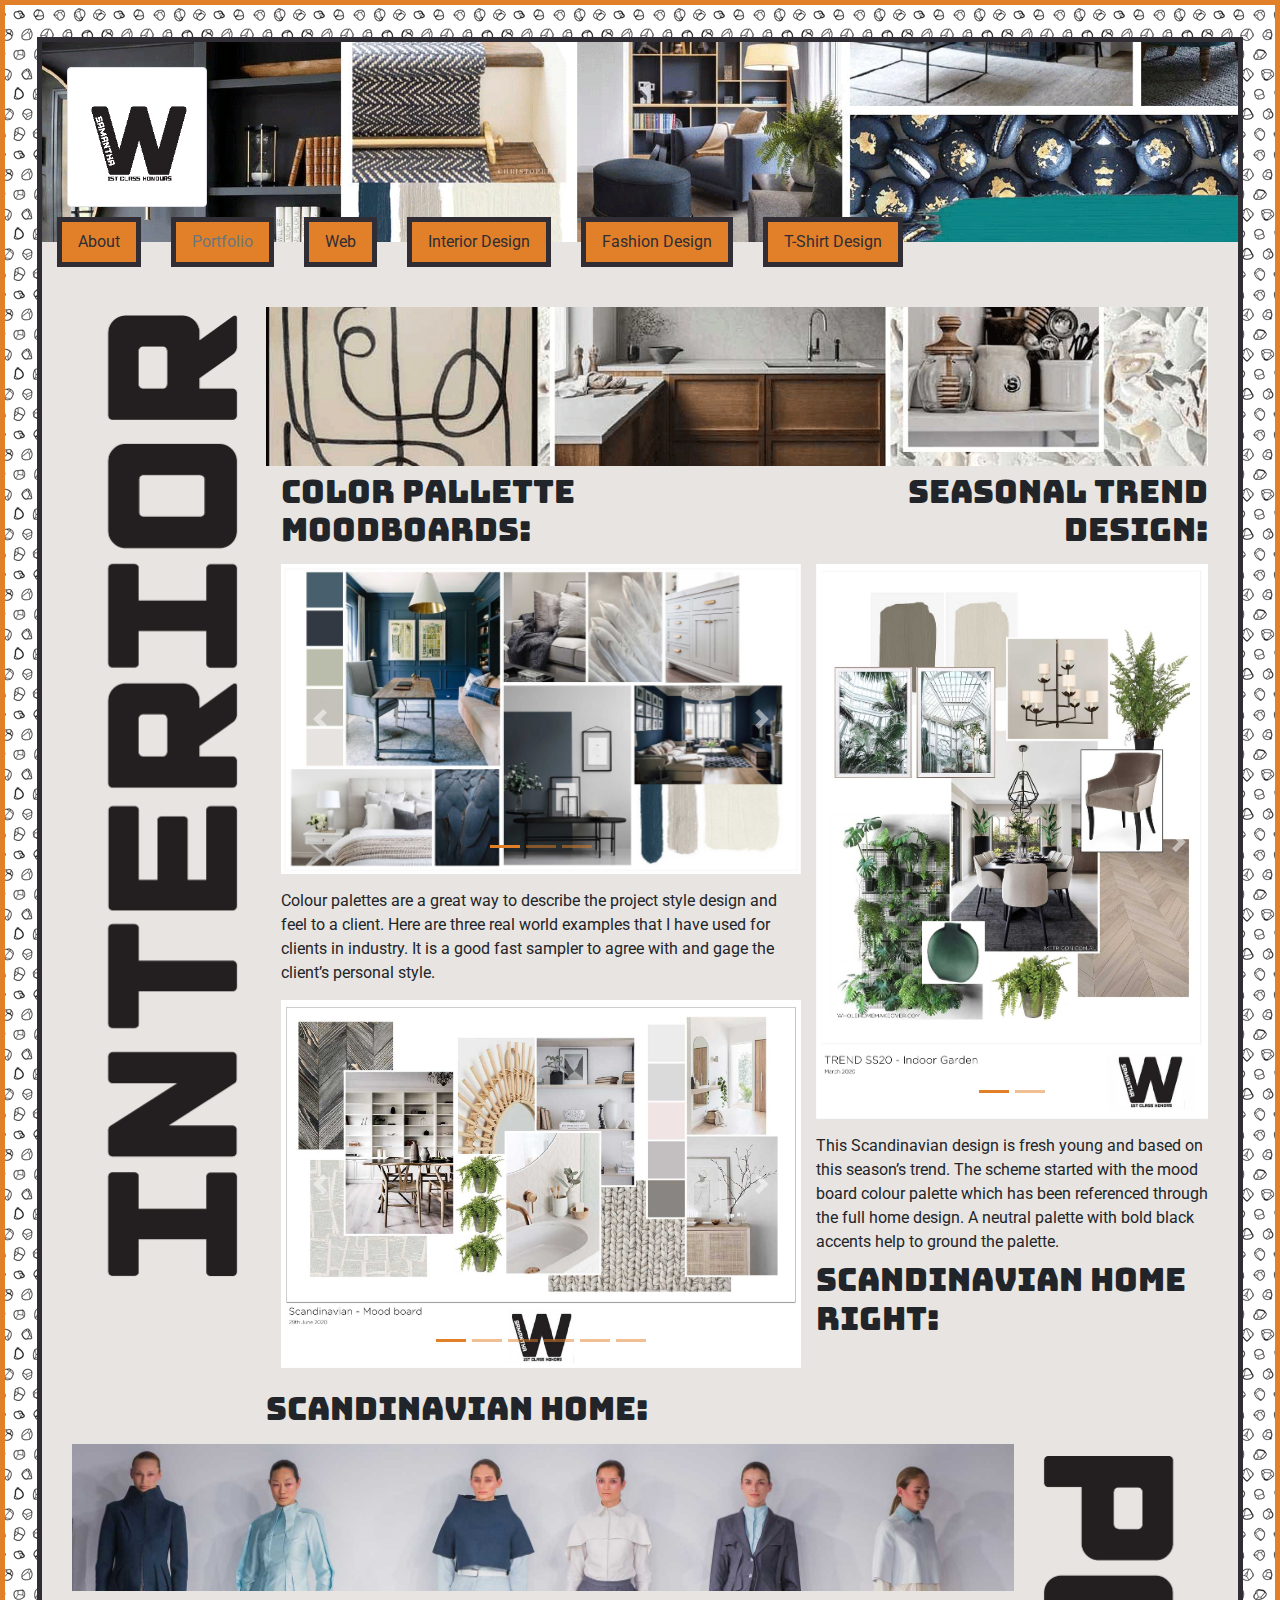
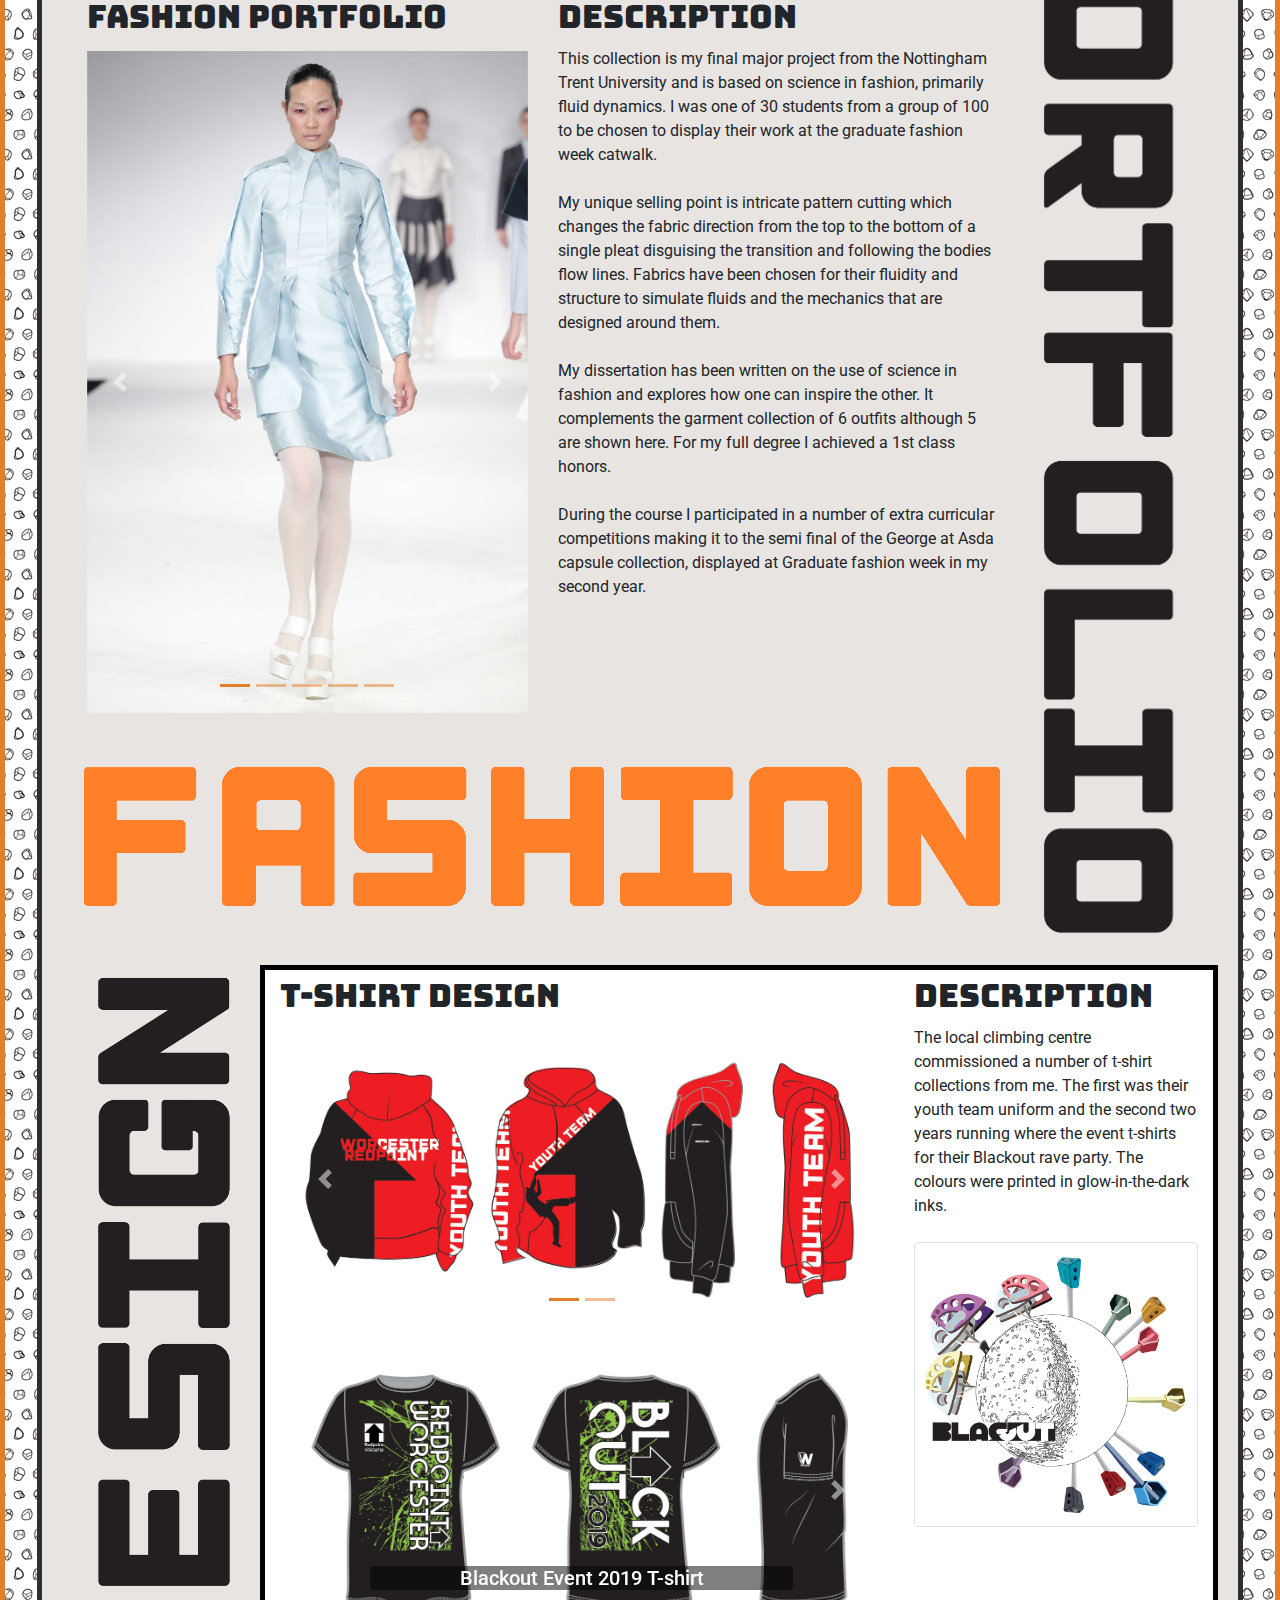
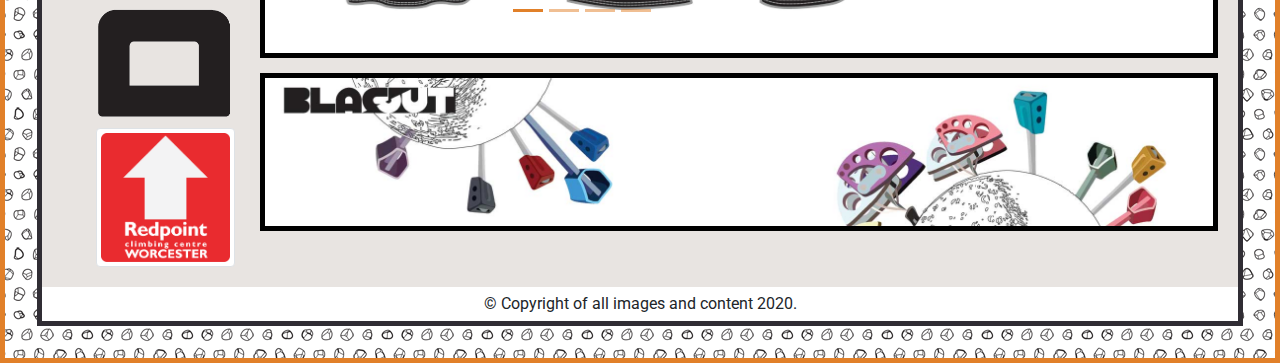
==== portfolio.html @ 96f56e2e "initial commit" ====
<!DOCTYPE html>
<html lang="en">

<head>
  <meta charset="UTF-8">
  <meta name="viewport" content="width=, initial-scale=1.0">
  <title>Sam's Portfolio</title>

  <!-- add icon link -->
	<link rel="icon" href="assets/images/icon.png" type="image/x-icon" />

  <!-- Style Sheets  -->
  <link rel="stylesheet" href="assets/reset.css" />

  <link rel="stylesheet" href="https://stackpath.bootstrapcdn.com/bootstrap/4.5.2/css/bootstrap.min.css"
    integrity="sha384-JcKb8q3iqJ61gNV9KGb8thSsNjpSL0n8PARn9HuZOnIxN0hoP+VmmDGMN5t9UJ0Z" crossorigin="anonymous" />

  <!-- Google fonts -->
  <link
    href="https://fonts.googleapis.com/css2?family=Bungee&family=Roboto:ital,wght@0,300;0,400;0,700;1,300;1,400;1,700&display=swap"
    rel="stylesheet">

  <link rel="stylesheet" href="assets/styles.css" />

  <link rel="stylesheet" href="assets/portfolio.css" />

</head>

<body>
  <div id="main-body" class="container-fluid">
    <header>
      <div id="logo-container">
        <img id="logo" class="img-thumbnail" src="assets/images/Logo.png" alt="Samantha Wakelam 1st class honours Logo">
      </div>
    </header>

    <nav>
      <ul class="main-nav nav">
        <li class="nav-item">
          <a class="nav-link" href="index.html">About</a>
        </li>
        <li class="nav-item">
          <a class="nav-link breadcrumb-item active" href="portfolio.html" aria-current="page">Portfolio</a>
        </li>
        <li class="nav-item">
          <a class="nav-link" href="web.html">Web</a>
        </li>
        <li class="nav-item">
          <a class="nav-link " href="#Interior-design">Interior Design</a>
        </li>
        <li class="nav-item">
          <a class="nav-link" href="#fashion-banner">Fashion Design</a>
        </li>
        <li id="t-shirt-design-link" class="nav-item">
          <a class="nav-link " href="#t-shirt-design">T-Shirt Design</a>
        </li>
        
      </ul>
    </nav>

    <!-- Interior design -->
    <div class="row w-padding">
      <div id="Interior-design-banner" class="col-2">
        <img id="Interior-design" alt="Interior" class="title" src="assets/images/titles/interior.png" />
      </div>

      <div class="col-md-10 col-xs-12">
        <div class="row-nested">
          <img alt="Interior banner" class="banner" src="assets/images/banners/scandDes_kitchBanner2.png" />
        </div>

        <div class="row row-nested">
          <div class="col-md-7 col-sm-12">
            <h2>Color Pallette Moodboards:</h2>
            <div id="carouselinterior1Captions" class="carousel slide" data-ride="carousel">
              <ol class="carousel-indicators">
                <li data-target="#carouselinterior1Captions" data-slide-to="0" class="active"></li>
                <li data-target="#carouselinterior1Captions" data-slide-to="1"></li>
                <li data-target="#carouselinterior1Captions" data-slide-to="2"></li>
              </ol>
              <div class="carousel-inner">
                <div class="carousel-item active">
                  <img src="assets/images/Interior/colPal_Classic.jpg" class="d-block w-100"
                    alt="classic colour pallette">
                  <!-- <div class="carousel-caption d-none d-md-block">
                        <h5>Scandinavian Design Moodboard</h5>
                      </div> -->
                </div>
                <div class="carousel-item">
                  <img src="assets/images/Interior/colPal_Neut.jpg" class="d-block w-100" alt="Neutral Colour pallette">
                  <!-- <div class="carousel-caption d-none d-md-block">
                        <h5>Scandinavian Hall design</h5>
                      </div> -->
                </div>
                <div class="carousel-item">
                  <img src="assets/images/Interior/colPal_Dark.jpg" class="d-block w-100" alt="colPal_Dark">
                  <!-- <div class="carousel-caption d-none d-md-block">
                        <h5>Scandinavian Living Room design</h5>
                      </div> -->
                </div>
                <!-- end of carousel content -->
              </div>
              <a class="carousel-control-prev" href="#carouselinterior1Captions" role="button" data-slide="prev">
                <span class="carousel-control-prev-icon" aria-hidden="true"></span>
                <span class="sr-only">Previous</span>
              </a>
              <a class="carousel-control-next" href="#carouselinterior1Captions" role="button" data-slide="next">
                <span class="carousel-control-next-icon" aria-hidden="true"></span>
                <span class="sr-only">Next</span>
              </a>
              <!-- end of carousel -->
            </div>
            <p>Colour palettes are a great way to describe the project style design and feel to a client. 
              Here are three real world examples that I have used for clients in industry. 
              It is a good fast sampler to agree with and gage the client’s personal style. 
            </p>

            <div id="carouselinteriormainCaptions" class="carousel slide" data-ride="carousel">
              <ol class="carousel-indicators">
                <li data-target="#carouselinteriormainCaptions" data-slide-to="0" class="active"></li>
                <li data-target="#carouselinteriormainCaptions" data-slide-to="1"></li>
                <li data-target="#carouselinteriormainCaptions" data-slide-to="2"></li>
                <li data-target="#carouselinteriormainCaptions" data-slide-to="3"></li>
                <li data-target="#carouselinteriormainCaptions" data-slide-to="4"></li>
                <li data-target="#carouselinteriormainCaptions" data-slide-to="5"></li>
              </ol>
              <div class="carousel-inner">
                <div class="carousel-item active">
                  <img src="assets/images/Interior/scandDes_mood.jpg" class="d-block w-100"
                    alt="Scandinavian mood board">
                  <!-- <div class="carousel-caption d-none d-md-block">
                          <h5>Scandinavian Design Moodboard</h5>
                        </div> -->
                </div>
                <div class="carousel-item">
                  <img src="assets/images/Interior/scandDes_hall.jpg" class="d-block w-100"
                    alt="Scandinavian Hall design">
                  <!-- <div class="carousel-caption d-none d-md-block">
                          <h5>Scandinavian Hall design</h5>
                        </div> -->
                </div>
                <div class="carousel-item">
                  <img src="assets/images/Interior/scandDes_liv.jpg" class="d-block w-100"
                    alt="Scandinavian Living room design">
                  <!-- <div class="carousel-caption d-none d-md-block">
                          <h5>Scandinavian Living Room design</h5>
                        </div> -->
                </div>
                <div class="carousel-item">
                  <img src="assets/images/Interior/scandDes_kitch.jpg" class="d-block w-100"
                    alt="Scandinavian Kitchen design">
                  <!-- <div class="carousel-caption d-none d-md-block">
                          <h5>Scandinavian Kitchen design</h5>
                        </div> -->
                </div>
                <div class="carousel-item">
                  <img src="assets/images/Interior/scandDes_Dine.jpg" class="d-block w-100"
                    alt="Scandinavian Dining room design">
                  <!-- <div class="carousel-caption d-none d-md-block">
                          <h5>Scandinavian Dining Room design</h5>
                        </div> -->
                </div>
                <div class="carousel-item">
                  <img src="assets/images/Interior/scandDes_bed.jpg" class="d-block w-100"
                    alt="Scandinavian Bed room design">
                  <!-- <div class="carousel-caption d-none d-md-block">
                          <h5>Scandinavian Bed Room design</h5>
                        </div> -->
                </div>
                <!-- end of carousel content -->
              </div>
              <a class="carousel-control-prev" href="#carouselinteriormainCaptions" role="button" data-slide="prev">
                <span class="carousel-control-prev-icon" aria-hidden="true"></span>
                <span class="sr-only">Previous</span>
              </a>
              <a class="carousel-control-next" href="#carouselinteriormainCaptions" role="button" data-slide="next">
                <span class="carousel-control-next-icon" aria-hidden="true"></span>
                <span class="sr-only">Next</span>
              </a>
              <!-- end of carousel -->
            </div>
            <!-- end of col-7 -->
          </div>

          <div class="col-md-5 col-sm-12 no-padding">
            <h2 class="text-right">Seasonal Trend design:</h2>
            <div id="carouselinterior2Captions" class="carousel slide" data-ride="carousel">
              <ol class="carousel-indicators">
                <li data-target="#carouselinterior2Captions" data-slide-to="0" class="active"></li>
                <li data-target="#carouselinterior2Captions" data-slide-to="1"></li>
              </ol>
              <div class="carousel-inner">
                <div class="carousel-item active">
                  <img src="assets/images/Interior/IndoorGarden.jpg" class="d-block w-100" alt="Indoor garden design">
                  <!-- <div class="carousel-caption d-none d-md-block">
                        <h5>Scandinavian Design Moodboard</h5>
                      </div> -->
                </div>
                <div class="carousel-item">
                  <img src="assets/images/Interior/RattanAndCane.jpg" class="d-block w-100"
                    alt="Rattan and cane design">
                  <!-- <div class="carousel-caption d-none d-md-block">
                        <h5>Scandinavian Hall design</h5>
                      </div> -->
                </div>
                <!-- end of carousel content -->
              </div>
              <a class="carousel-control-prev" href="#carouselinterior2Captions" role="button" data-slide="prev">
                <span class="carousel-control-prev-icon" aria-hidden="true"></span>
                <span class="sr-only">Previous</span>
              </a>
              <a class="carousel-control-next" href="#carouselinterior2Captions" role="button" data-slide="next">
                <span class="carousel-control-next-icon" aria-hidden="true"></span>
                <span class="sr-only">Next</span>
              </a>
              <!-- end of carousel -->
            </div>
            <p>This Scandinavian design is fresh young and based on this season’s trend. 
              The scheme started with the mood board colour palette which has been referenced 
              through the full home design. A neutral palette with bold black accents help to ground 
              the palette. 
            </p>
            <h2 id="scand-lg">Scandinavian home right:</h2>
            <!-- end of col-5 -->
          </div>
          <h2 id="scand-md">Scandinavian home:</h2>
          <!-- end of nested row -->
        </div>
        <!-- end of col-10 -->
      </div>


      <!-- end of row-main -->
    </div>

    <!-- Fashion Design  -->
    <div class="row w-padding margin-bottom">
      <div class="col-md-10">
        <div class="row-nested">
          <img id="fashion-banner" alt="fashion banner" class="banner" src="assets/images/banners/Outfit_All.jpg" />
        </div>
        <div class="row row-nested">
          <div class="col-md-6">
            <h2>Fashion Portfolio</h2>
            <div id="carouselFashionIndicators" class="carousel slide" data-ride="carousel">
              <ol class="carousel-indicators">
                <li data-target="#carouselFashionIndicators" data-slide-to="0" class="active"></li>
                <li data-target="#carouselFashionIndicators" data-slide-to="1"></li>
                <li data-target="#carouselFashionIndicators" data-slide-to="2"></li>
                <li data-target="#carouselFashionIndicators" data-slide-to="3"></li>
                <li data-target="#carouselFashionIndicators" data-slide-to="4"></li>
              </ol>
              <div class="carousel-inner">
                <div class="carousel-item active">
                  <img src="assets/images/fashion/Outfit_Dress.jpg" class="d-block w-100" alt="Dress outfit 1">
                </div>
                <div class="carousel-item">
                  <img src="assets/images/fashion/Outfit_Skirt.jpg" class="d-block w-100" alt="Skirt outfit 2">
                </div>
                <div class="carousel-item">
                  <img src="assets/images/fashion/Outfit_Coat.jpg" class="d-block w-100" alt="Coat outfit 3">
                </div>
                <div class="carousel-item">
                  <img src="assets/images/fashion/Outfit_White.jpg" class="d-block w-100" alt="white outfit 4">
                </div>
                <div class="carousel-item">
                  <img src="assets/images/fashion/Outfirt_Jacket.jpg" class="d-block w-100" alt="Jacket outfit 4">
                </div>
                <!-- end of carousel content-->
              </div>
              <a class="carousel-control-prev" href="#carouselFashionIndicators" role="button" data-slide="prev">
                <span class="carousel-control-prev-icon" aria-hidden="true"></span>
                <span class="sr-only">Previous</span>
              </a>
              <a class="carousel-control-next" href="#carouselFashionIndicators" role="button" data-slide="next">
                <span class="carousel-control-next-icon" aria-hidden="true"></span>
                <span class="sr-only">Next</span>
              </a>
              <!-- End of carousel -->
            </div>
            <!-- End of col-6 -->
          </div>
          <div class="col-lg-6 col-md-12">
            <h2>Description</h2>
            <p>This collection is my final major project from the Nottingham Trent University 
              and is based on science in fashion, primarily fluid dynamics. 
              I was one of 30 students from a group of 100 to be chosen to display their
               work at the graduate fashion week catwalk. 
            </p>
            <br />
            <p>My unique selling point is intricate pattern cutting which changes 
              the fabric direction from the top to the bottom of a single pleat disguising 
              the transition and following the bodies flow lines. Fabrics have been chosen for their 
              fluidity and structure to simulate fluids and the mechanics that are designed around them. 
            </p>
            <br />
            <p>My dissertation has been written on the use of science in fashion and explores how one 
              can inspire the other. It complements the garment collection of 6 outfits although 5 are shown 
              here. For my full degree I achieved a 1st class honors. 
            </p>
            <br />
            <p>During the course I participated in a number of extra curricular competitions 
              making it to the semi final of the George at Asda capsule collection, displayed at 
              Graduate fashion week in my second year. 
            </p>
          </div>
          <!-- End of nested row -->
        </div>
        <div class="row-nested">
          <img alt="Fashion" class="title" src="assets/images/titles/fashion-orange.png"
            style="transform: translateY(-15px);" />
        </div>
        <!-- End of col-10 -->
      </div>

      <div id="portfolio-banner" class="col-2">
        <img  alt="Portfolio" class="title" src="assets/images/titles/portfolio.png" />
      </div>
      <!-- end of row-main -->
    </div>

    <!-- T-shirt design -->
    <div class="row no-padding">
      <div id="design-banner" class="col-2">
        <img  alt="Design" class="title" src="assets/images/titles/design.png" />
        <img id="redpoint-worcester" alt="Redpoint worcester" class="symbol img-thumbnail float-right"
          src="assets/images/Symbols/redPoint.png" />
      </div>

      <div class="col-md-10 w-padding">

        <div class="row row-nested">
          <div class="col-md-12 col-lg-8 white-background black-border border-right-0">
            <h2 id="t-shirt-design">T-shirt Design</h2>

            <div id="carouselPR1Indicators" class="carousel slide" data-ride="carousel">
              <ol class="carousel-indicators">
                <li data-target="#carouselPR1Indicators" data-slide-to="0" class="active"></li>
                <li data-target="#carouselPR1Indicators" data-slide-to="1"></li>
              </ol>
              <div class="carousel-inner">
                <div class="carousel-item active">
                  <img src="assets/images/fashion/yTeam_Jump.jpg" class="d-block w-100" alt="youth team jumper">
                </div>
                <div class="carousel-item">
                  <img src="assets/images/fashion/yTeam_tShirt.jpg" class="d-block w-100" alt="youth team t-shirt">
                </div>
                <!-- End of carousel content -->
              </div>
              <a class="carousel-control-prev" href="#carouselPR1Indicators" role="button" data-slide="prev">
                <span class="carousel-control-prev-icon" aria-hidden="true"></span>
                <span class="sr-only">Previous</span>
              </a>
              <a class="carousel-control-next" href="#carouselPR1Indicators" role="button" data-slide="next">
                <span class="carousel-control-next-icon" aria-hidden="true"></span>
                <span class="sr-only">Next</span>
              </a>
              <!-- end of carousel RP1 -->
            </div>

            <div id="carouselRP2Indicators" class="carousel slide" data-ride="carousel">
              <ol class="carousel-indicators">
                <li data-target="#carouselRP2Indicators" data-slide-to="0" class="active"></li>
                <li data-target="#carouselRP2Indicators" data-slide-to="1"></li>
                <li data-target="#carouselRP2Indicators" data-slide-to="2"></li>
                <li data-target="#carouselRP2Indicators" data-slide-to="3"></li>
              </ol>
              <div class="carousel-inner">
                <div class="carousel-item active">
                  <img src="assets/images/fashion/bOut_2019T.jpg" class="d-block w-100" alt="Blackout t-shirt 2019">
                  <div class="carousel-caption d-none d-md-block">
                    <h5>Blackout Event 2019 T-shirt</h5>
                  </div>
                </div>
                <div class="carousel-item">
                  <img src="assets/images/fashion/bOut_2018T.jpg" class="d-block w-100" alt="Blackout t-shirt 2018">
                  <div class="carousel-caption d-none d-md-block">
                    <h5>Blackout Event 2018 T-shirt</h5>
                  </div>
                </div>
                <div class="carousel-item">
                  <img src="assets/images/fashion/bOut_staffT.jpg" class="d-block w-100" alt="Blackout t-shirt Staff">
                  <div class="carousel-caption d-none d-md-block">
                    <h5>Blackout Event 2018 Staff T-shirt</h5>
                  </div>
                </div>
                <div class="carousel-item">
                  <img src="assets/images/fashion/bOut_conceptT.jpg" class="d-block w-100"
                    alt="Blackout t-shirt concept">
                  <div class="carousel-caption d-none d-md-block">
                    <h5>Blackout Event concept T-shirt</h5>
                  </div>
                </div>
                <!-- End of carousel content -->
              </div>
              <a class="carousel-control-prev" href="#carouselRP2Indicators" role="button" data-slide="prev">
                <span class="carousel-control-prev-icon" aria-hidden="true"></span>
                <span class="sr-only">Previous</span>
              </a>
              <a class="carousel-control-next" href="#carouselRP2Indicators" role="button" data-slide="next">
                <span class="carousel-control-next-icon" aria-hidden="true"></span>
                <span class="sr-only">Next</span>
              </a>
              <!-- end of carousel RP2 -->
            </div>

            <!-- End of col-8 -->
          </div>

          <div class="col-lg-4 col-md-12 white-background black-border border-left-0">
            <h2 id="redpoint-t-description">Description</h2>
            <div class="paragraph">
              <p>The local climbing centre commissioned a number of t-shirt collections from me. 
                The first was their youth team uniform and the second two years running where the event 
                t-shirts for their Blackout rave party. 
                The colours were printed in glow-in-the-dark inks. 
              </p>
              <br/>
            </div>
            <img id="climbing-concept-art" alt="Blackout concept art" class="width-100 img-thumbnail"
              src="assets/images/fashion/bOut_conceptArt_squ.jpg" />
          </div>

          <!-- end of nested row -->
        </div>
        <div id="climbing-banner" class="row-nested white-background black-border margin-top">
          <img alt="climbing banner" class="banner "
            src="assets/images/banners/bOut_conceptArt_banner.jpg" />
        </div>
        <!-- end col-10 -->
      </div>
      <!-- End of row main -->
    </div>

    <footer class="row text-center">
       <p class="col-md-12 text-center"> © Copyright of all images and content 2020.</p>
    </footer>
    <!-- end of div main body  -->
  </div>

  <script type="text/javascript" src="https://cdnjs.cloudflare.com/ajax/libs/jquery/3.2.1/jquery.min.js">
  </script>

  <!-- Bootstrap CDN -->
  <script src="https://maxcdn.bootstrapcdn.com/bootstrap/4.0.0/js/bootstrap.min.js"></script>

</body>

</html>
---- assets/styles.css ----
* {
    box-sizing: border-box;
}

/* Body Styling  */

html {
    border: 5px solid rgb(225,128,41);
    min-height: 100vh;
    max-width: 100vw;
    
}

body {
    background-image: url(images/rocksDiagonalw100.png);
    background-repeat: repeat;
}

img#logo {
  max-height: 140px;
  margin: 25px;
}

div#main-body {
    width: 95%;
    min-height: 95vh;
    margin: 2.5%;
    border: 5px solid rgb(48,45,52);
    background-color: rgb(232,228,225);

}

h1, h2 {
    font-family: 'Bungee', cursive;
}

h2 {
  margin: 7px 0 10.6px 0;
}

p, li {
    font-family: 'Roboto', sans-serif;
    margin: 0;
}

div.paragraph-details{
  background-color: white;
  border-radius: 2px;
  padding: 5px;
  margin: 10px 0;
  min-height: 80px;
}

.text-vertical-left{
    writing-mode:vertical-rl;
    text-orientation: sideways; 
    transform: rotate(-180deg);
    padding: 0 0 10px 0 ;       
}

.text-vertical-right{
  writing-mode:vertical-rl;
  text-orientation: sideways; 
  margin: 14px 0 10.6px 0;
       
}

.title, img.width-100, .banner {
  width: 100%;
}

img.title-align {
  margin: 56px 0 15px 0;
}

/* img.banner {
  border: 5px solid black;
} */


/* Header */

div#logo {
    
    border: 5px solid rgb(48,45,52);
    position: relative;
}

div#logo.img-thumbnail div#logo>img {
    
    height: 80%;
    margin: 10px;
}

/* nav */

ul.main-nav {
    transform: translateY(-50%);
}

a.nav-link {
    border: 5px solid rgb(48,45,52);
    background-color: rgb(225,128,41);
    color: rgb(48,45,52);
    margin: 5px 15px;
    z-index: 1;
    /* display: inline-block; */
}

ul#university-list>li>a.nav-link {
  display: inline-block;
}

a.nav-link-symbol {
  border: 1px solid black;
  background-color: white;
  margin: 2px;
  padding: 3px;
  z-index: 0;
}

.nav-pills .nav-link.active {
  background-color: rgb(225,128,41);
}

a.nav-link:hover {
  background-color:rgb(232,228,225);
  
}

/* construction aids */

.container-fluid {
    padding: 0;
}

div.row, footer.row {
    /* border: 1px solid blue; */
    min-width: 100px;
    min-height: 100px;
    max-width: 100%;
    margin: 5px 0;
    padding: 5px;
}

div.row-nested {
  margin: 0;
  padding: 0px;
  /* border: 5px solid black; */
}

div.col, div.col-1, div.col-2, div.col-3, div.col-4, div.col-5, div.col-6, div.col-7, div.col-8, div.col-9, div.col-10 {
    /* border: 1px solid red; */
    min-width: 100px;
    min-height: 100%;
    max-width: 100%;

}

div.col-1, div.col-2, div.col-10 {
  padding: 0;
}

.white-background {
  background-color: white;
}

.black-border, img.black-border {
  border: 5px solid black;
}

.no-padding {
  padding: 0;
}

div.w-padding {
  padding: 0 15px;
}

div.margin-bottom {
  margin-bottom: 15px;
}

div.margin-top {
  margin-top: 15px;
}


/* footer */

footer.row {
  background-color: white;
  margin: 15px 0 0 0;
  min-height: unset;
  max-height: 50px;
}

/* Extra small devices (portrait phones, less than 576px) */
@media screen and (max-width: 575.98px) {
 
  ul.main-nav {
    transform: translateY(00%);
  }
  .nav {
    display: unset;
  }

  img.title-align {
    margin: 0px 0 15px 0;
  }

}

/* Small devices (landscape phones, 576px and up) */
@media screen and (min-width: 576px) and (max-width: 767.98px) { 
  
  l.main-nav {
    transform: translateY(00%);
  }
  .nav {
    display: unset;
  }
}

/* Medium devices (tablets, 768px and up) */
@media screen and (min-width: 768px) and (max-width: 991.98px) {


}


/* Large devices (desktops, 992px and up) */
@media screen and (min-width: 992px) and (max-width: 1199.98px) { 
  
}

/* Extra large devices (large desktops, 1200px and up) */
@media screen and (min-width: 1200px) {
  
}
---- assets/portfolio.css ----
div#logo-container {
    background-image: url(images/banners/colPal_DarkBanner.png);
    min-width: 100%;
    height: 200px;
    background-size: cover;
    background-repeat: no-repeat;
}

img#redpoint-worcester {
    width: 70%;
    margin-right: 10px;
}

.carousel {
    margin: 15px 0;
}

carousel-caption {
    color: black;
}

h5 {
    color: rgba(255, 255, 255, 1);
    background-color: rgba(0, 0, 0, 0.5);
    border-radius: 2px;
   
}

ol.carousel-indicators>li {
    background-color:  rgb(225,128,41);
}

.bottom-align {
    position: absolute;
    bottom: 0px;
}

/* Extra small devices (portrait phones, less than 576px) */
@media screen and (max-width: 575.98px) {
    
    h2#scand-lg, #portfolio-banner, #design-banner, #climbing-banner, #Interior-design-banner {
        display: none;
    }

    .white-background {
        background-color: unset;
      }
      
      .black-border, img.black-border {
        border: unset;
      }

}

/* Small devices (landscape phones, 576px and up) */
@media screen and (min-width: 576px) and (max-width: 767.98px) { 
   
    h2#scand-lg, #portfolio-banner, #Interior-design-banner, #design-banner, #climbing-concept-art {
        display: none;
    }

    .white-background {
        background-color: unset;
      }
      
      .black-border, img.black-border {
        border: unset;
      }

}

/* Medium devices (tablets, 768px and up) */
@media screen and (min-width: 768px) and (max-width: 991.98px) {

    h2#scand-lg, #climbing-concept-art, #t-shirt-design-link, #portfolio-banner {
        display: none;
    }

    .white-background {
        background-color: unset;
      }
      
      .black-border, img.black-border {
        border: unset;
      }

}


/* Large devices (desktops, 992px and up) */
@media screen and (min-width: 992px) and (max-width: 1199.98px) { 
    
    h2#scand-md, #redpoint-t-description {
        display: none;
    }
}

/* Extra large devices (large desktops, 1200px and up) */
@media screen and (min-width: 1200px) {
    
 }
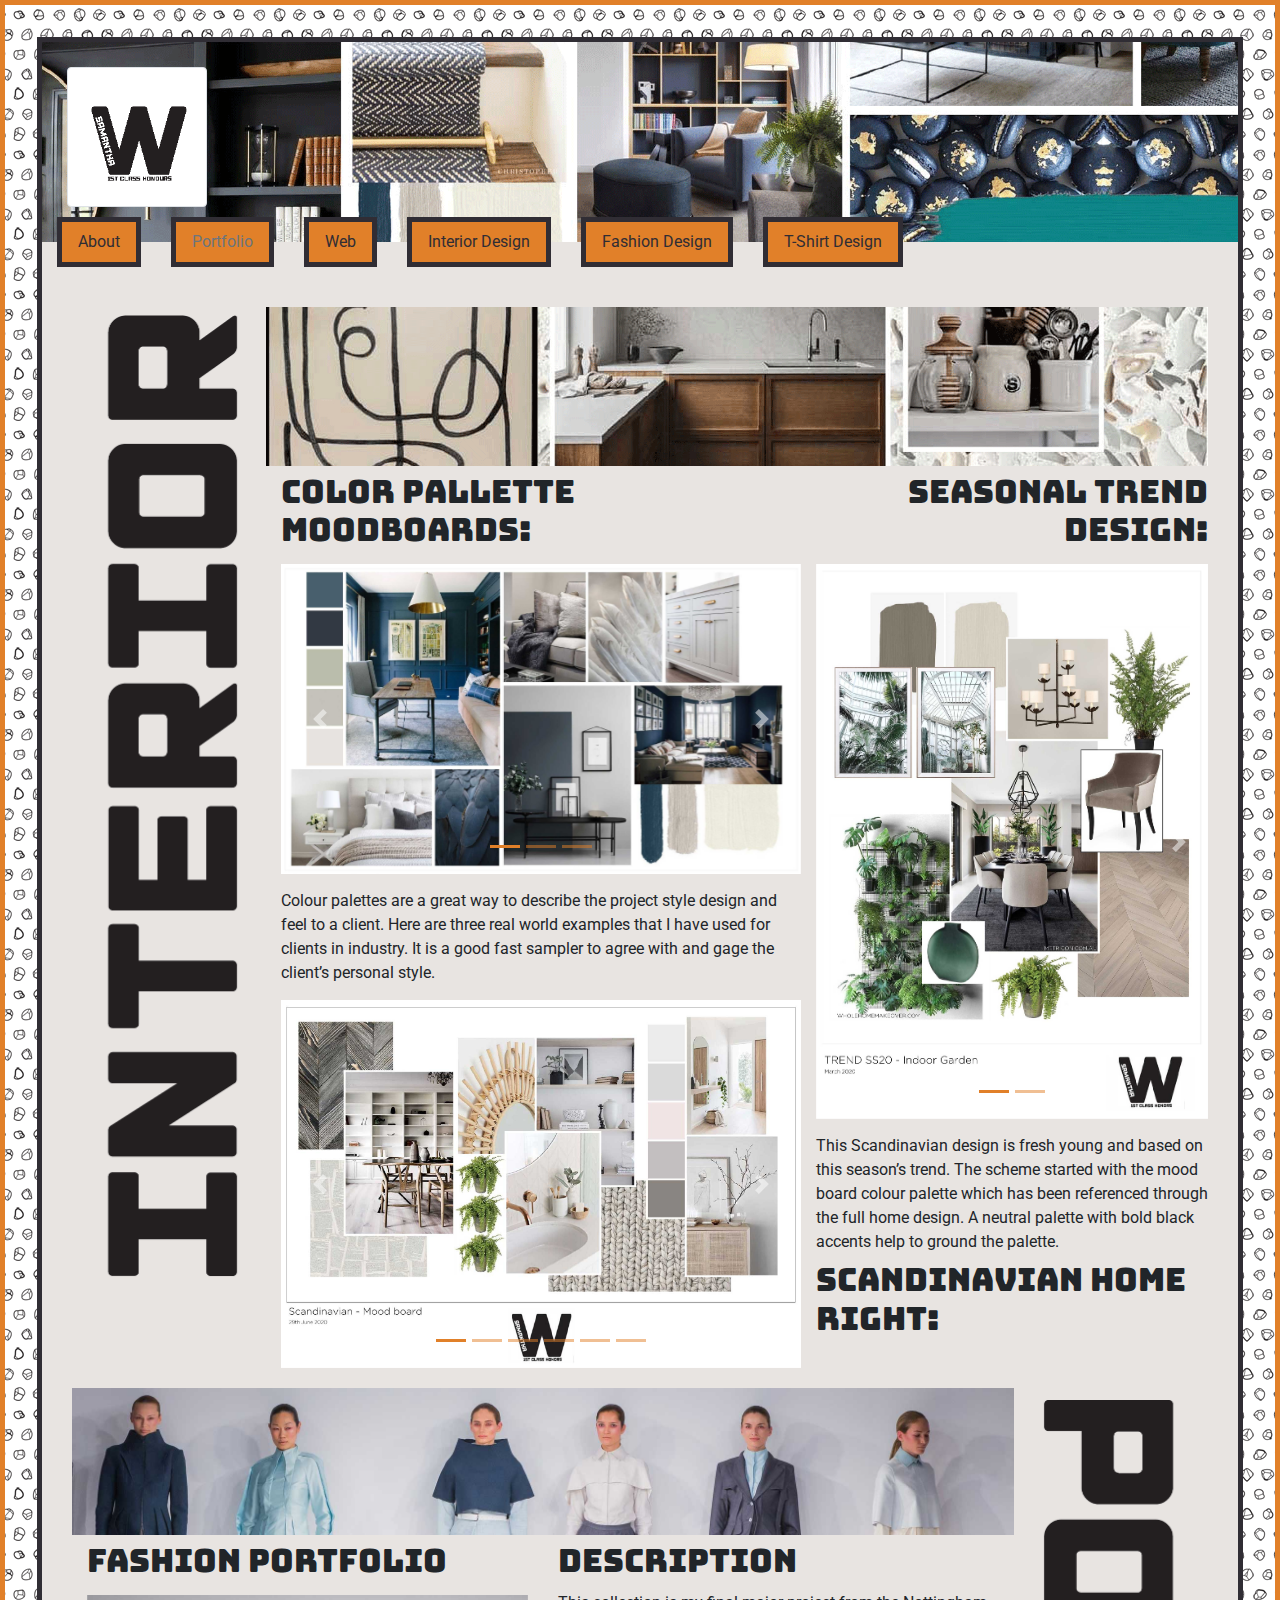
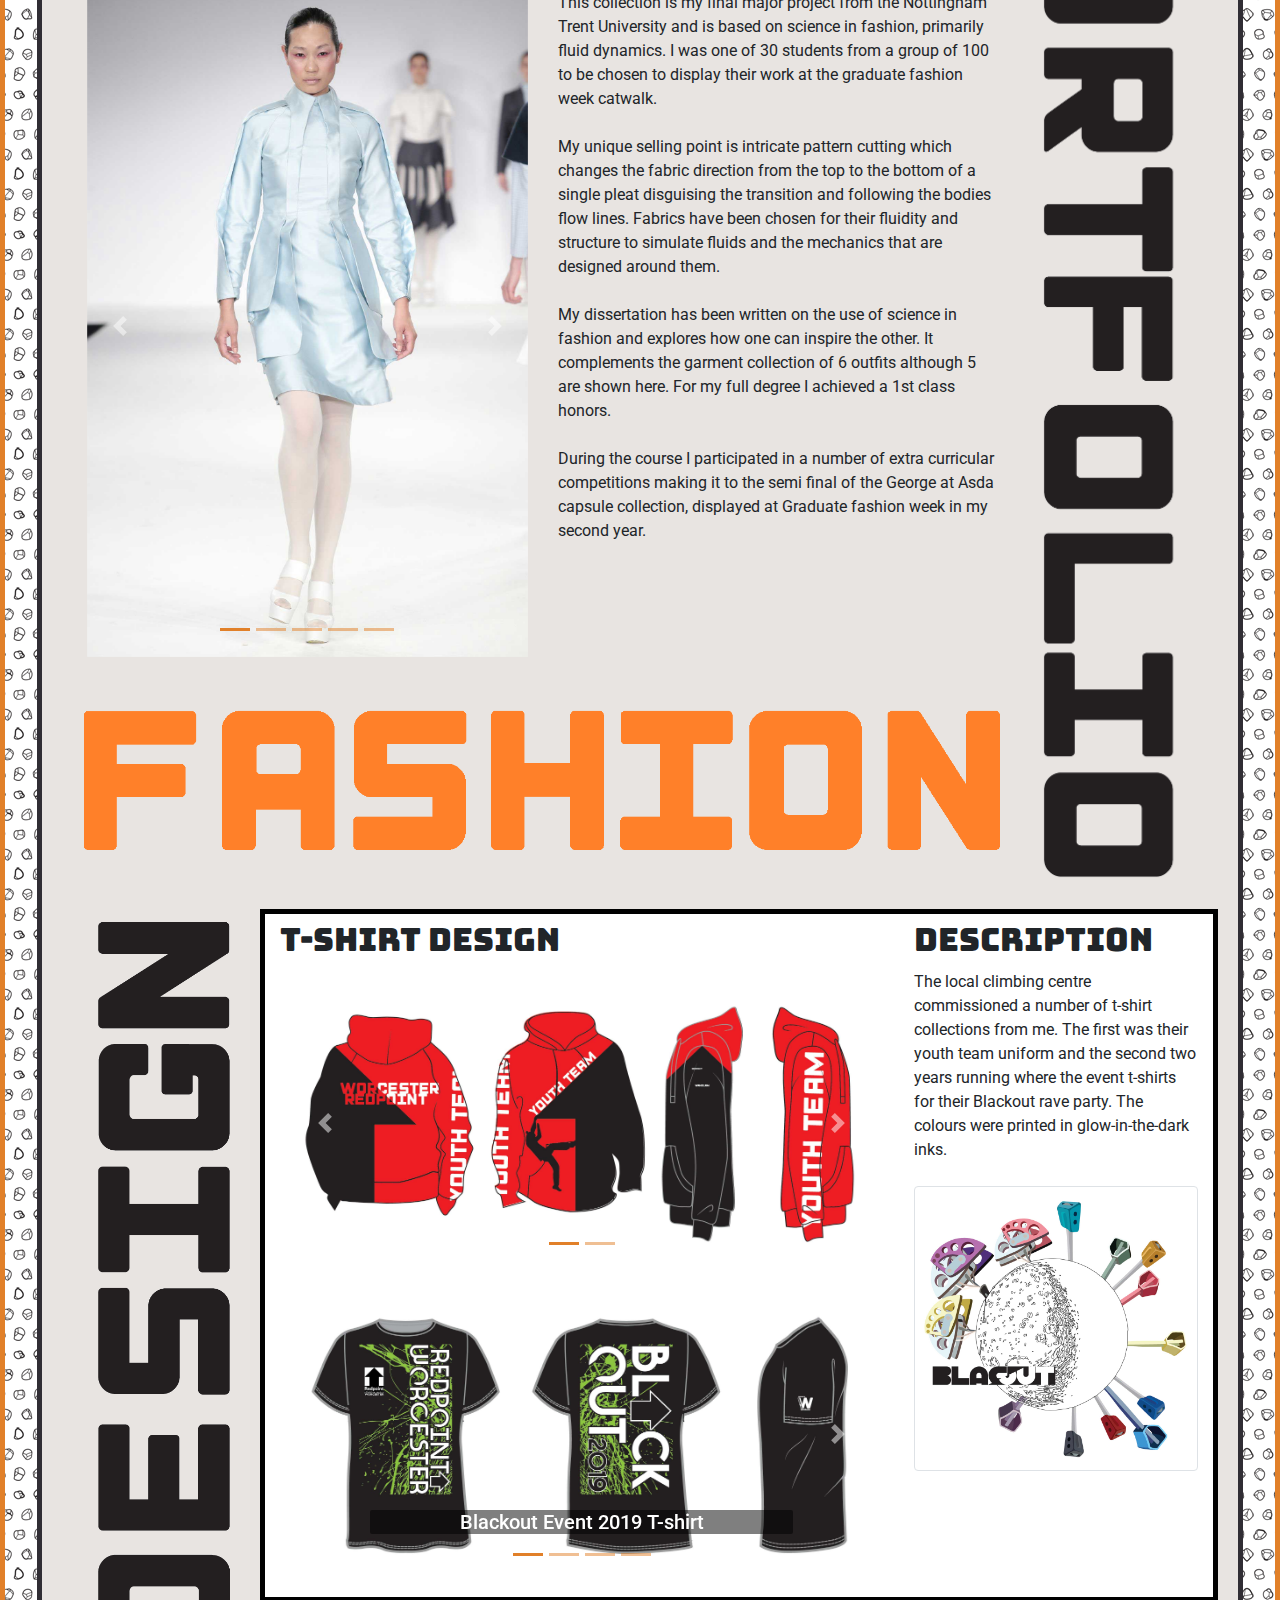
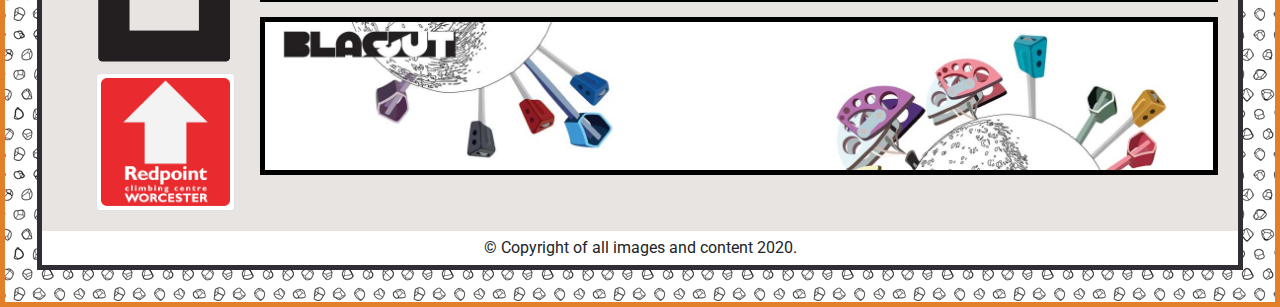
==== commit 0993b89a: "adding media queries to web and other adjustments" ====
--- a/portfolio.html
+++ b/portfolio.html
@@ -235,7 +235,7 @@
 
     <!-- Fashion Design  -->
     <div class="row w-padding margin-bottom">
-      <div class="col-md-10">
+      <div class="col-lg-10 col-md-12">
         <div class="row-nested">
           <img id="fashion-banner" alt="fashion banner" class="banner" src="assets/images/banners/Outfit_All.jpg" />
         </div>
--- a/assets/styles.css
+++ b/assets/styles.css
@@ -41,6 +41,10 @@
 p, li {
     font-family: 'Roboto', sans-serif;
     margin: 0;
+}
+
+ol.carousel-indicators>li {
+  background-color:  rgb(225,128,41);
 }
 
 div.paragraph-details{
@@ -214,7 +218,7 @@
 /* Small devices (landscape phones, 576px and up) */
 @media screen and (min-width: 576px) and (max-width: 767.98px) { 
   
-  l.main-nav {
+  ul.main-nav {
     transform: translateY(00%);
   }
   .nav {
--- a/assets/portfolio.css
+++ b/assets/portfolio.css
@@ -24,10 +24,6 @@
     background-color: rgba(0, 0, 0, 0.5);
     border-radius: 2px;
    
-}
-
-ol.carousel-indicators>li {
-    background-color:  rgb(225,128,41);
 }
 
 .bottom-align {
@@ -97,5 +93,7 @@
 
 /* Extra large devices (large desktops, 1200px and up) */
 @media screen and (min-width: 1200px) {
-    
+    h2#scand-md {
+        display: none;
+    }
  }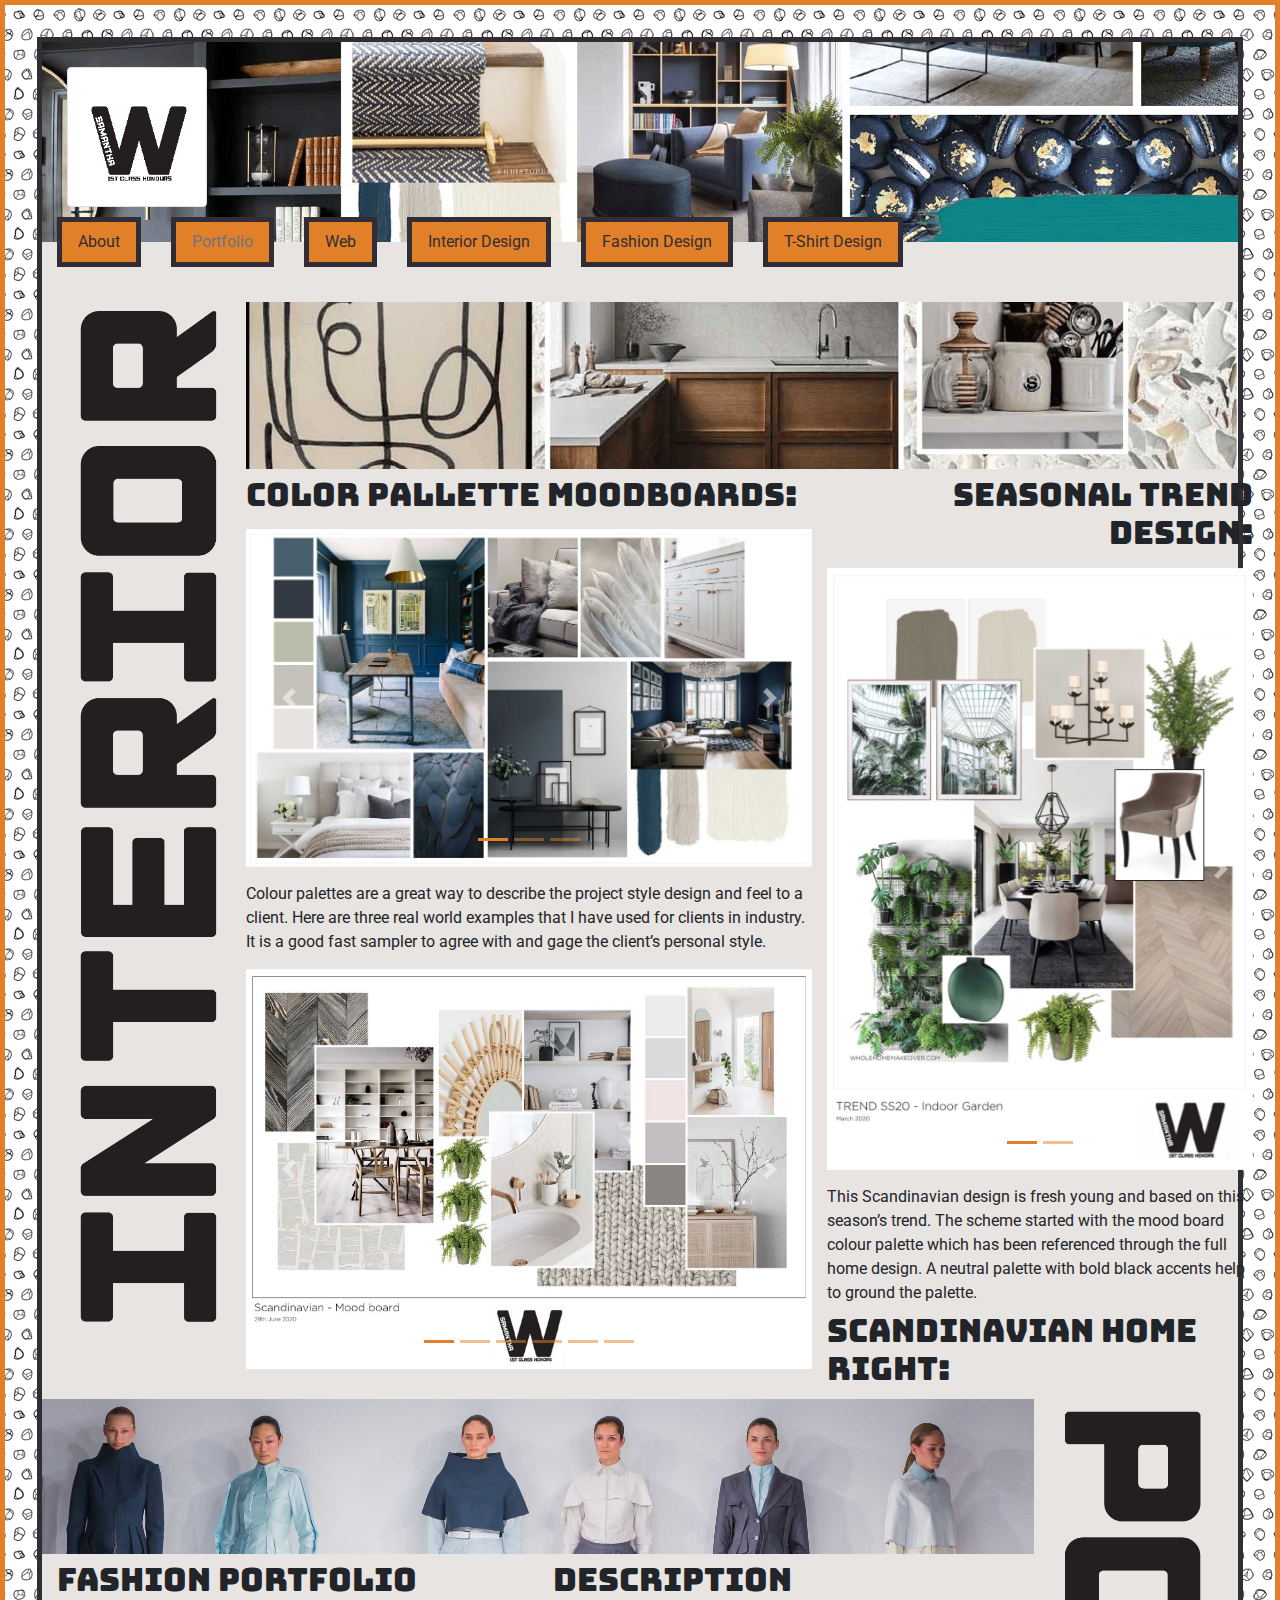
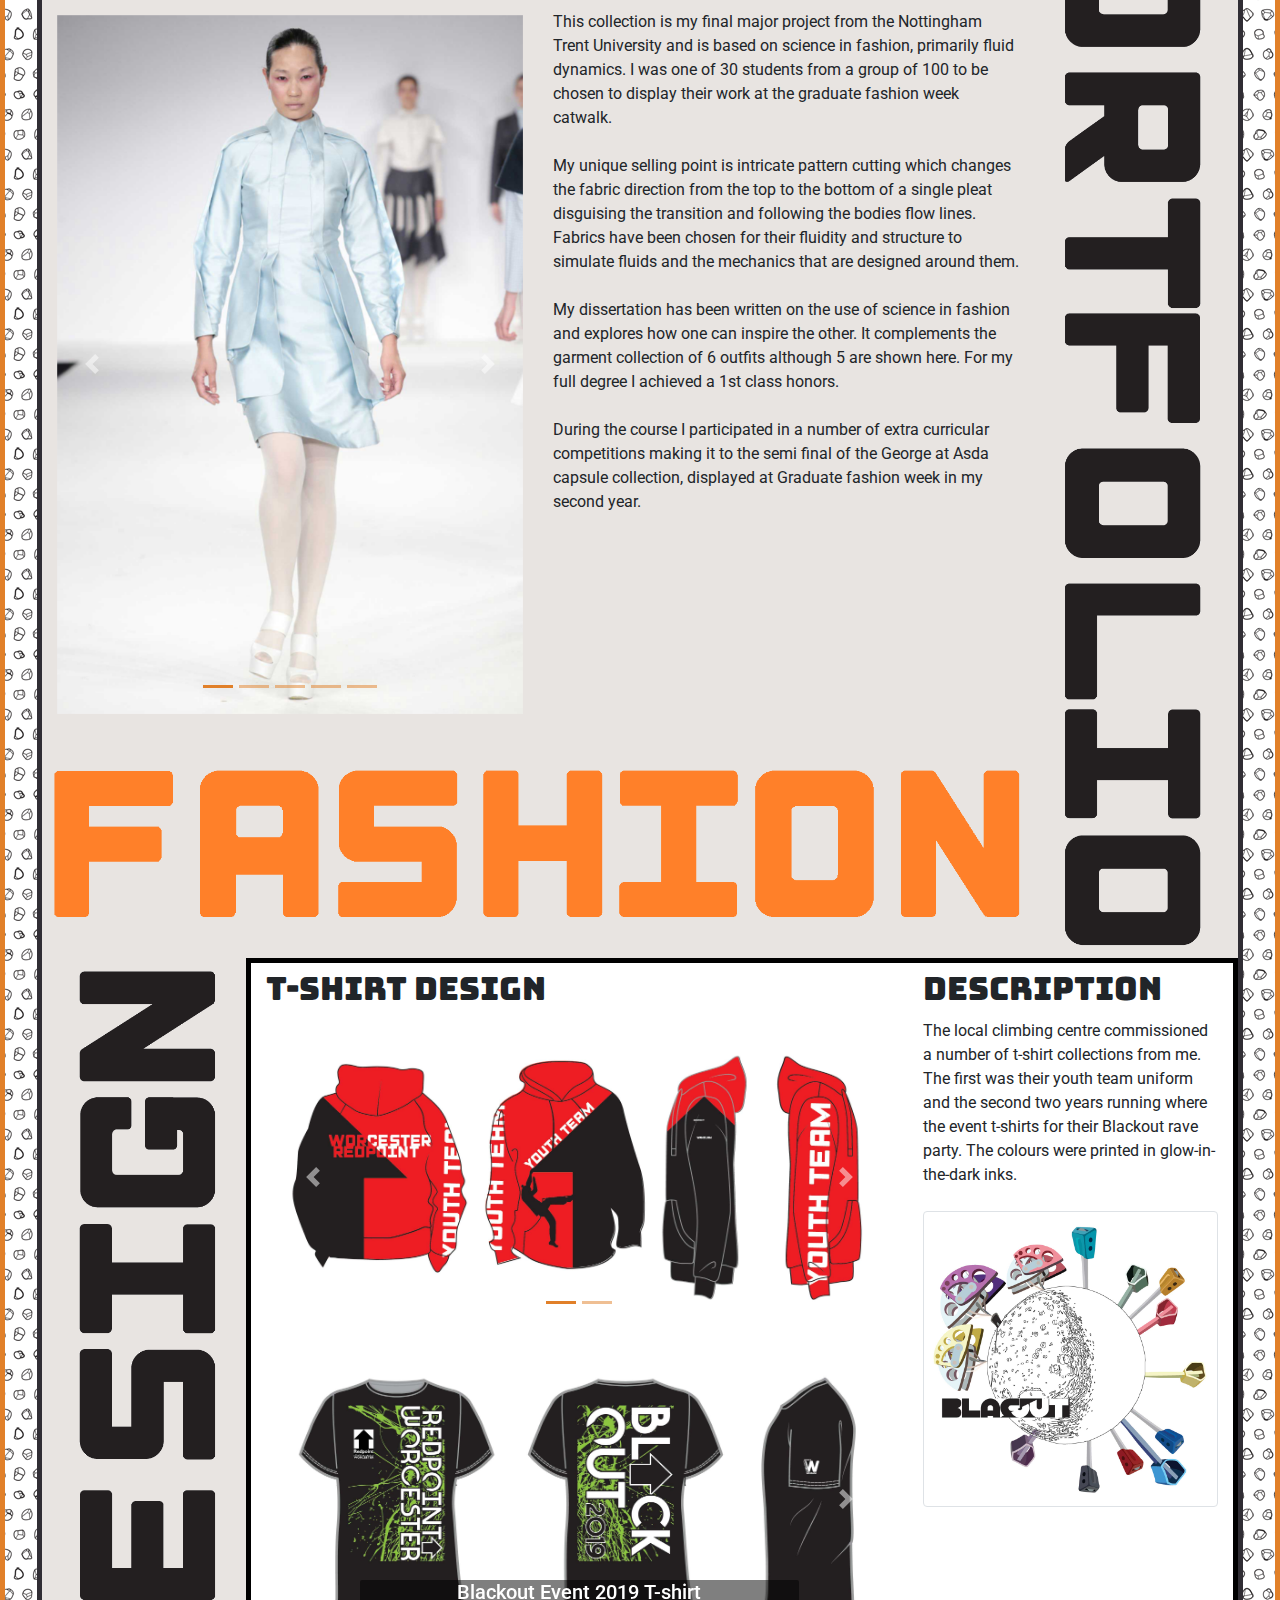
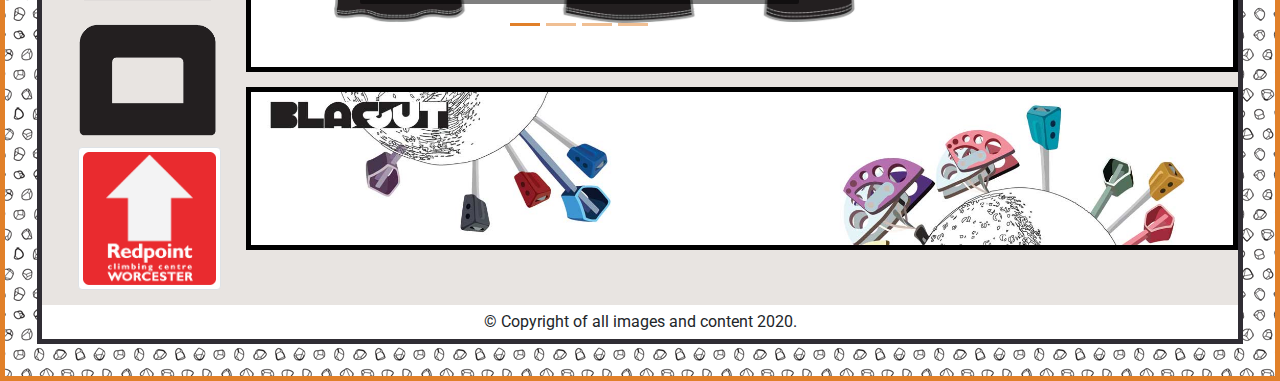
==== commit f9e860ad: "clearing out code" ====
--- a/portfolio.html
+++ b/portfolio.html
@@ -59,7 +59,7 @@
     </nav>
 
     <!-- Interior design -->
-    <div class="row w-padding">
+    <section class="row w-padding">
       <div id="Interior-design-banner" class="col-2">
         <img id="Interior-design" alt="Interior" class="title" src="assets/images/titles/interior.png" />
       </div>
@@ -69,7 +69,7 @@
           <img alt="Interior banner" class="banner" src="assets/images/banners/scandDes_kitchBanner2.png" />
         </div>
 
-        <div class="row row-nested">
+        <article class="row row-nested">
           <div class="col-md-7 col-sm-12">
             <h2>Color Pallette Moodboards:</h2>
             <div id="carouselinterior1Captions" class="carousel slide" data-ride="carousel">
@@ -225,16 +225,14 @@
           </div>
           <h2 id="scand-md">Scandinavian home:</h2>
           <!-- end of nested row -->
-        </div>
+        </article>
         <!-- end of col-10 -->
       </div>
-
-
-      <!-- end of row-main -->
-    </div>
+      <!-- end of row-->
+    </section>
 
     <!-- Fashion Design  -->
-    <div class="row w-padding margin-bottom">
+    <section class="row w-padding margin-bottom">
       <div class="col-lg-10 col-md-12">
         <div class="row-nested">
           <img id="fashion-banner" alt="fashion banner" class="banner" src="assets/images/banners/Outfit_All.jpg" />
@@ -317,10 +315,10 @@
         <img  alt="Portfolio" class="title" src="assets/images/titles/portfolio.png" />
       </div>
       <!-- end of row-main -->
-    </div>
+    </section>
 
     <!-- T-shirt design -->
-    <div class="row no-padding">
+    <section class="row no-padding">
       <div id="design-banner" class="col-2">
         <img  alt="Design" class="title" src="assets/images/titles/design.png" />
         <img id="redpoint-worcester" alt="Redpoint worcester" class="symbol img-thumbnail float-right"
@@ -403,7 +401,6 @@
               </a>
               <!-- end of carousel RP2 -->
             </div>
-
             <!-- End of col-8 -->
           </div>
 
@@ -430,7 +427,7 @@
         <!-- end col-10 -->
       </div>
       <!-- End of row main -->
-    </div>
+    </section>
 
     <footer class="row text-center">
        <p class="col-md-12 text-center"> © Copyright of all images and content 2020.</p>
--- a/assets/styles.css
+++ b/assets/styles.css
@@ -76,11 +76,6 @@
 img.title-align {
   margin: 56px 0 15px 0;
 }
-
-/* img.banner {
-  border: 5px solid black;
-} */
-
 
 /* Header */
 
@@ -225,20 +220,3 @@
     display: unset;
   }
 }
-
-/* Medium devices (tablets, 768px and up) */
-@media screen and (min-width: 768px) and (max-width: 991.98px) {
-
-
-}
-
-
-/* Large devices (desktops, 992px and up) */
-@media screen and (min-width: 992px) and (max-width: 1199.98px) { 
-  
-}
-
-/* Extra large devices (large desktops, 1200px and up) */
-@media screen and (min-width: 1200px) {
-  
-}--- a/assets/portfolio.css
+++ b/assets/portfolio.css
@@ -42,9 +42,9 @@
         background-color: unset;
       }
       
-      .black-border, img.black-border {
+    .black-border, img.black-border {
         border: unset;
-      }
+    }
 
 }
 
@@ -57,11 +57,11 @@
 
     .white-background {
         background-color: unset;
-      }
+    }
       
-      .black-border, img.black-border {
+    .black-border, img.black-border {
         border: unset;
-      }
+    }
 
 }
 
@@ -74,14 +74,12 @@
 
     .white-background {
         background-color: unset;
-      }
+    }
       
-      .black-border, img.black-border {
+    .black-border, img.black-border {
         border: unset;
-      }
-
+    }
 }
-
 
 /* Large devices (desktops, 992px and up) */
 @media screen and (min-width: 992px) and (max-width: 1199.98px) { 
